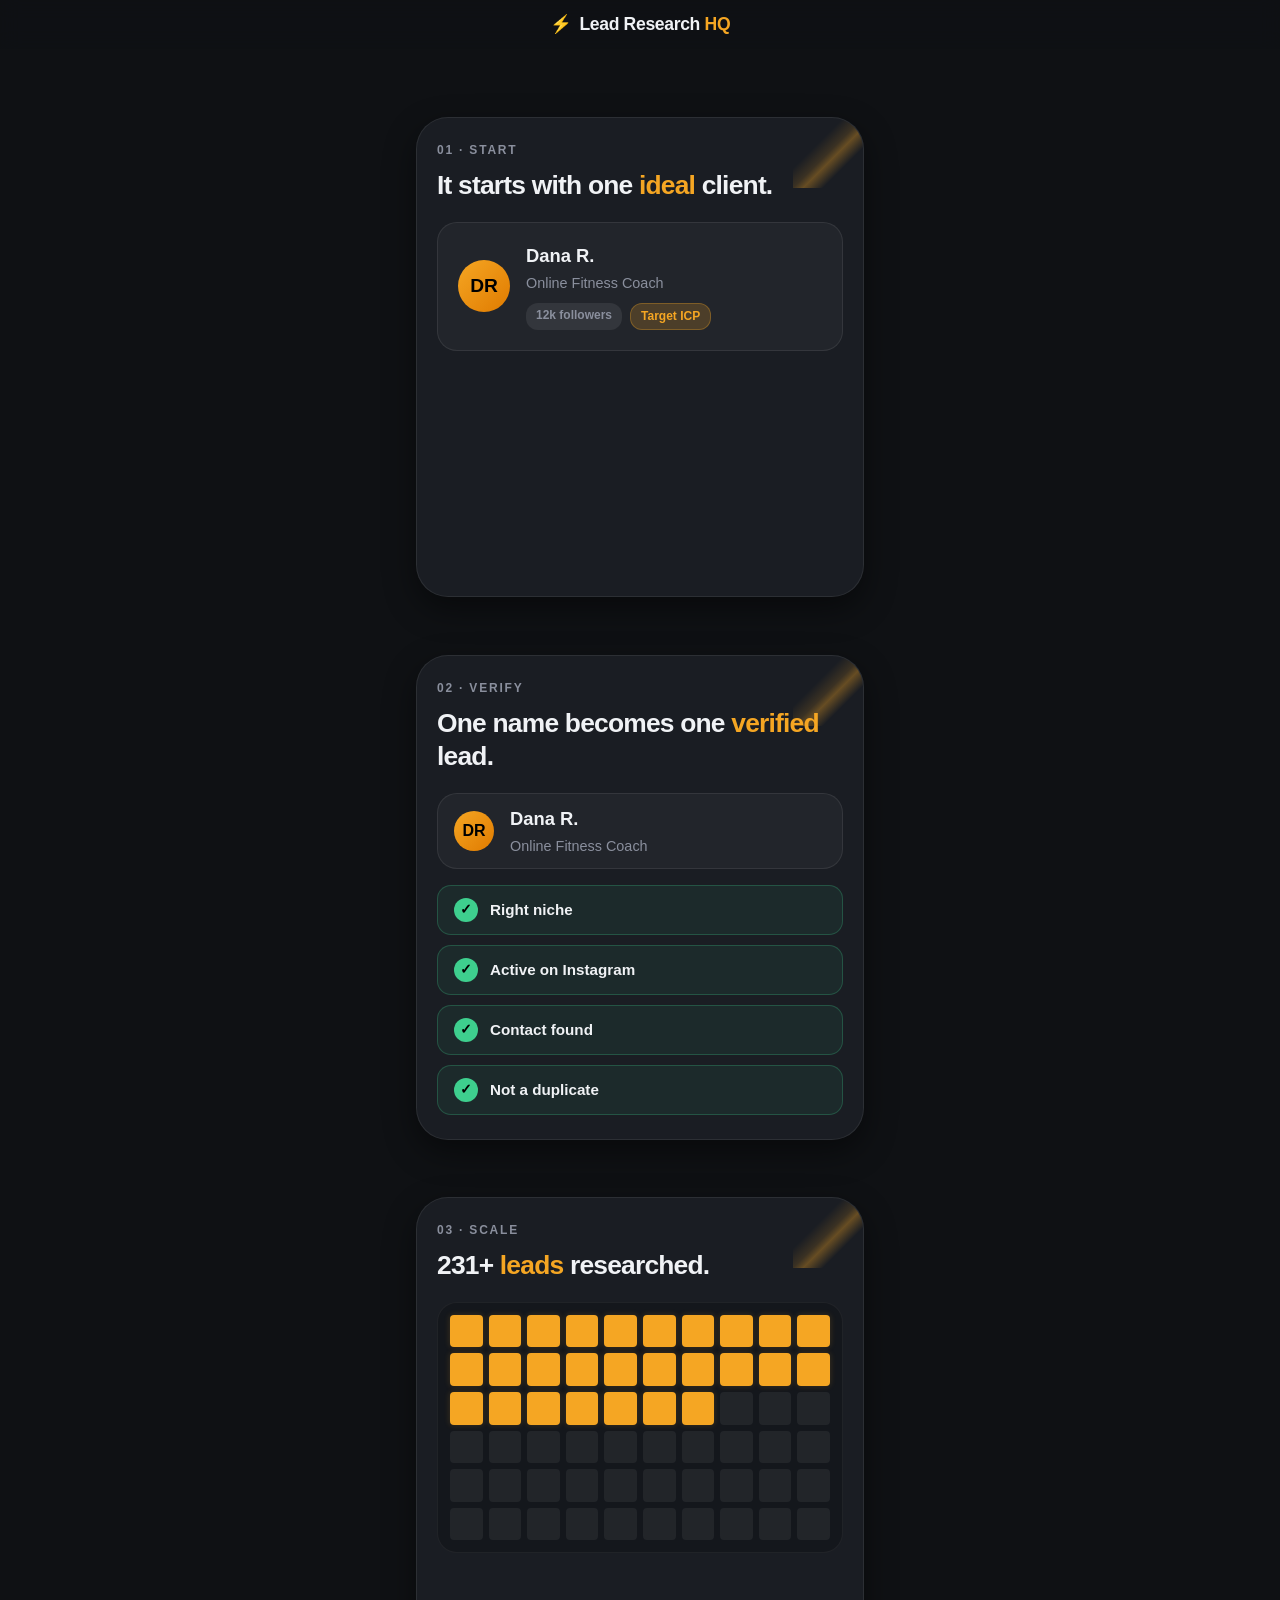
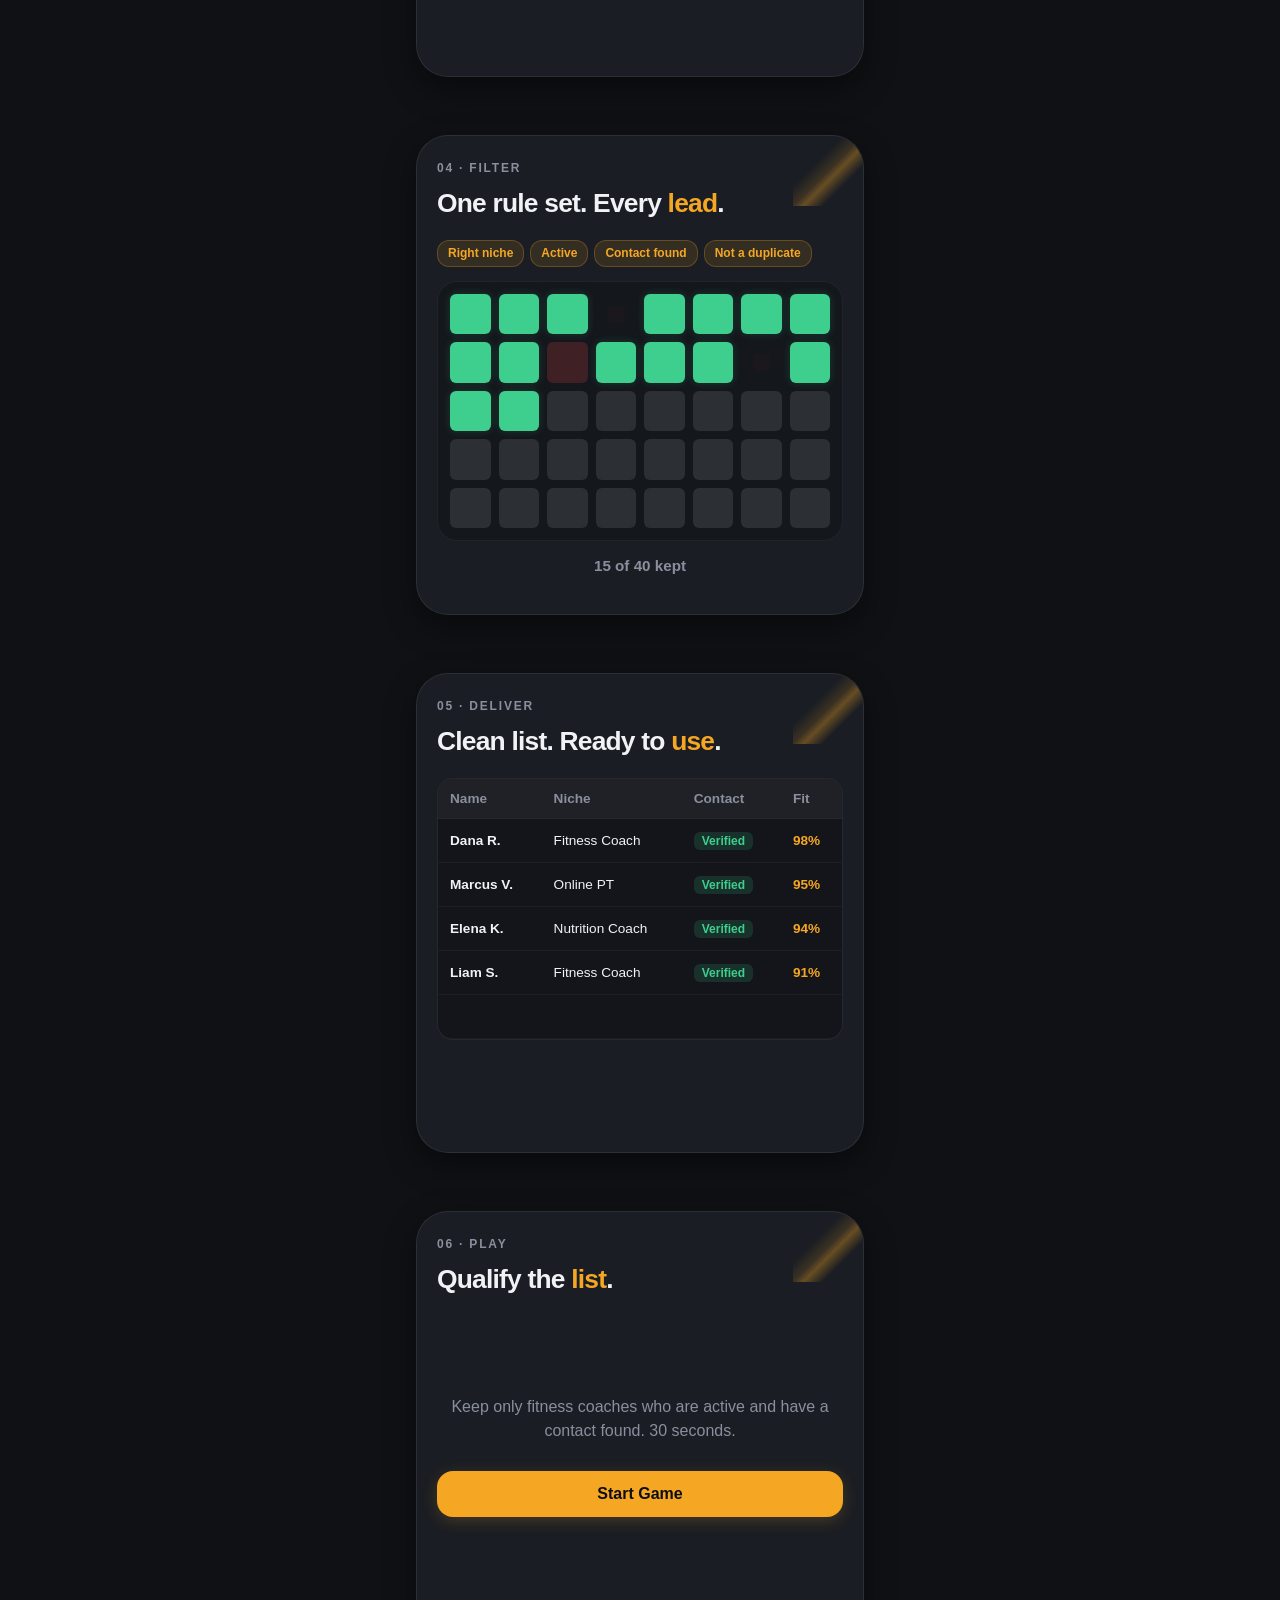
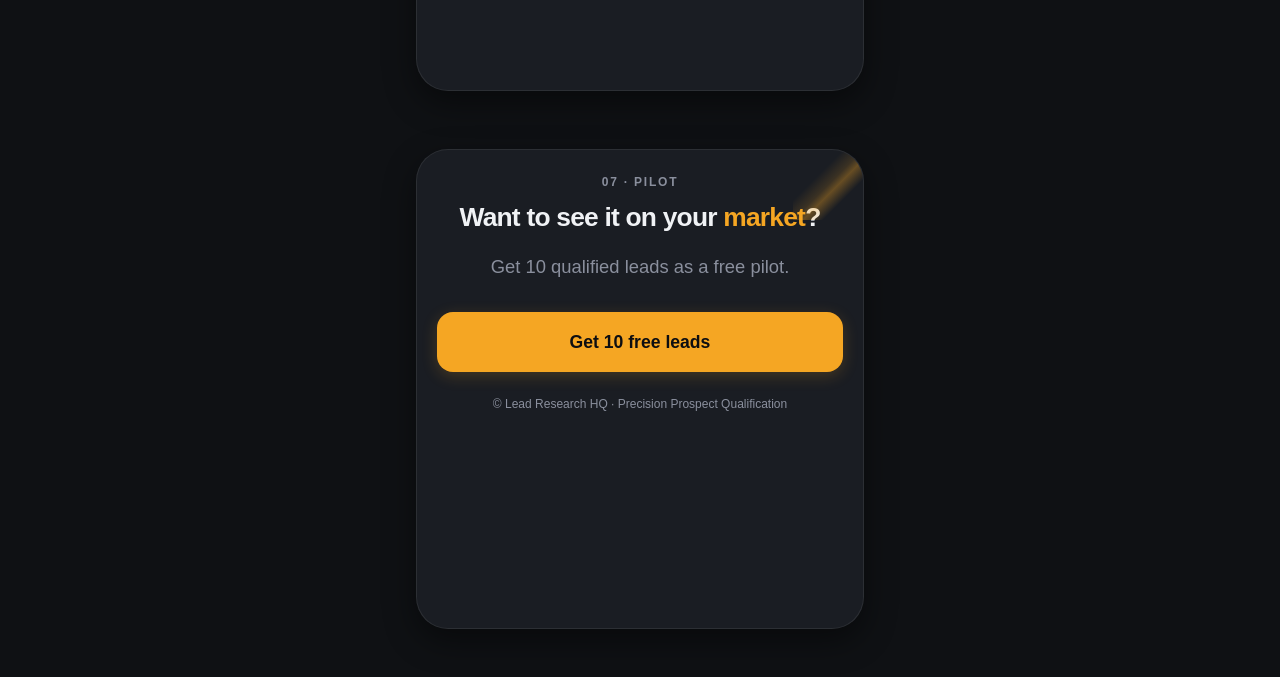
==== index.html @ 46da215a "Build mobile-first single-page scroll website for Lead Research HQ Co-authored-by: jacknelson288-sta" ====
<!DOCTYPE html>
<html lang="en">
<head>
  <meta charset="UTF-8">
  <meta name="viewport" content="width=device-width, initial-scale=1.0, viewport-fit=cover">
  <title>Lead Research HQ — Precision Lead Research & Qualification</title>
  <link rel="stylesheet" href="styles.css">
</head>
<body>
  <header class="top-nav">
    <div class="logo">
      <span class="logo-icon">⚡</span>
      <span class="logo-text">Lead Research <span>HQ</span></span>
    </div>
  </header>

  <main class="stack-container">
    <!-- Step 1: Start -->
    <section class="card-step" id="step-1" style="--card-index: 0;">
      <div class="card-content">
        <div class="card-stripe"></div>
        <div class="card-label">01 · START</div>
        <h2 class="card-title">It starts with one <span class="amber">ideal</span> client.</h2>

        <div class="profile-card">
          <div class="profile-avatar">DR</div>
          <div class="profile-info">
            <div class="profile-name">Dana R.</div>
            <div class="profile-role">Online Fitness Coach</div>
            <div class="profile-meta">
              <span class="badge">12k followers</span>
              <span class="badge badge-accent">Target ICP</span>
            </div>
          </div>
        </div>
      </div>
    </section>

    <!-- Step 2: Verify -->
    <section class="card-step" id="step-2" style="--card-index: 1;">
      <div class="card-content">
        <div class="card-stripe"></div>
        <div class="card-label">02 · VERIFY</div>
        <h2 class="card-title">One name becomes one <span class="amber">verified</span> lead.</h2>

        <div class="verify-box">
          <div class="profile-card profile-card-mini">
            <div class="profile-avatar">DR</div>
            <div class="profile-info">
              <div class="profile-name">Dana R.</div>
              <div class="profile-role">Online Fitness Coach</div>
            </div>
          </div>

          <ul class="verify-checklist">
            <li class="check-item" data-check="0">
              <span class="check-icon">✓</span>
              <span class="check-text">Right niche</span>
            </li>
            <li class="check-item" data-check="1">
              <span class="check-icon">✓</span>
              <span class="check-text">Active on Instagram</span>
            </li>
            <li class="check-item" data-check="2">
              <span class="check-icon">✓</span>
              <span class="check-text">Contact found</span>
            </li>
            <li class="check-item" data-check="3">
              <span class="check-icon">✓</span>
              <span class="check-text">Not a duplicate</span>
            </li>
          </ul>
        </div>
      </div>
    </section>

    <!-- Step 3: Scale -->
    <section class="card-step" id="step-3" style="--card-index: 2;">
      <div class="card-content">
        <div class="card-stripe"></div>
        <div class="card-label">03 · SCALE</div>
        <h2 class="card-title"><span id="scale-count">0</span>+ <span class="amber">leads</span> researched.</h2>

        <div class="scale-visual">
          <div class="scale-grid" id="scale-grid">
            <!-- 60 squares generated by JS or static -->
          </div>
        </div>
      </div>
    </section>

    <!-- Step 4: Filter -->
    <section class="card-step" id="step-4" style="--card-index: 3;">
      <div class="card-content">
        <div class="card-stripe"></div>
        <div class="card-label">04 · FILTER</div>
        <h2 class="card-title">One rule set. Every <span class="amber">lead</span>.</h2>

        <div class="filter-wrapper">
          <div class="filter-chips">
            <span class="chip">Right niche</span>
            <span class="chip">Active</span>
            <span class="chip">Contact found</span>
            <span class="chip">Not a duplicate</span>
          </div>

          <div class="filter-grid" id="filter-grid">
            <!-- 40 squares generated by JS -->
          </div>

          <div class="filter-counter" id="filter-counter">0 of 40 kept</div>
        </div>
      </div>
    </section>

    <!-- Step 5: Deliver -->
    <section class="card-step" id="step-5" style="--card-index: 4;">
      <div class="card-content">
        <div class="card-stripe"></div>
        <div class="card-label">05 · DELIVER</div>
        <h2 class="card-title">Clean list. Ready to <span class="amber">use</span>.</h2>

        <div class="sheet-container">
          <table class="sheet-table">
            <thead>
              <tr>
                <th>Name</th>
                <th>Niche</th>
                <th>Contact</th>
                <th>Fit</th>
              </tr>
            </thead>
            <tbody id="sheet-tbody">
              <tr class="sheet-row">
                <td class="font-bold">Dana R.</td>
                <td>Fitness Coach</td>
                <td><span class="tag tag-green">Verified</span></td>
                <td class="fit-val">98%</td>
              </tr>
              <tr class="sheet-row">
                <td class="font-bold">Marcus V.</td>
                <td>Online PT</td>
                <td><span class="tag tag-green">Verified</span></td>
                <td class="fit-val">95%</td>
              </tr>
              <tr class="sheet-row">
                <td class="font-bold">Elena K.</td>
                <td>Nutrition Coach</td>
                <td><span class="tag tag-green">Verified</span></td>
                <td class="fit-val">94%</td>
              </tr>
              <tr class="sheet-row">
                <td class="font-bold">Liam S.</td>
                <td>Fitness Coach</td>
                <td><span class="tag tag-green">Verified</span></td>
                <td class="fit-val">91%</td>
              </tr>
              <tr class="sheet-row">
                <td class="font-bold">Sofia B.</td>
                <td>Online PT</td>
                <td><span class="tag tag-green">Verified</span></td>
                <td class="fit-val">89%</td>
              </tr>
            </tbody>
          </table>
        </div>
      </div>
    </section>

    <!-- Step 6: Mini Game -->
    <section class="card-step" id="step-6" style="--card-index: 5;">
      <div class="card-content">
        <div class="card-stripe"></div>
        <div class="card-label">06 · PLAY</div>
        <h2 class="card-title">Qualify the <span class="amber">list</span>.</h2>

        <div class="game-container" id="game-container">
          <!-- Game Start View -->
          <div class="game-screen" id="game-start-screen">
            <p class="game-desc">Keep only fitness coaches who are active and have a contact found. 30 seconds.</p>
            <button type="button" class="btn btn-amber" id="start-game-btn">Start Game</button>
          </div>

          <!-- Active Game View -->
          <div class="game-screen hidden" id="game-play-screen">
            <div class="game-header">
              <div class="game-stat">Score: <span id="game-score">0</span></div>
              <div class="game-stat">Time: <span id="game-timer">30</span>s</div>
            </div>

            <div class="game-card" id="lead-card">
              <div class="game-lead-name" id="lead-name">---</div>
              <div class="game-lead-row">
                <span class="game-label">Niche:</span>
                <span class="game-val" id="lead-niche">---</span>
              </div>
              <div class="game-lead-row">
                <span class="game-label">Contact:</span>
                <span class="game-val" id="lead-contact">---</span>
              </div>
              <div class="game-lead-row">
                <span class="game-label">Last post:</span>
                <span class="game-val" id="lead-post">---</span>
              </div>
            </div>

            <div class="game-controls">
              <button type="button" class="btn btn-skip" id="btn-skip">Skip</button>
              <button type="button" class="btn btn-keep" id="btn-keep">Keep</button>
            </div>
          </div>

          <!-- Game Over View -->
          <div class="game-screen hidden" id="game-over-screen">
            <h3>Time's up!</h3>
            <p class="game-final-score">Final Score: <span id="final-score">0</span></p>
            <p class="game-feedback" id="game-feedback-text"></p>
            <button type="button" class="btn btn-amber" id="restart-game-btn">Play again</button>
          </div>
        </div>
      </div>
    </section>

    <!-- Step 7: CTA -->
    <section class="card-step" id="step-7" style="--card-index: 6;">
      <div class="card-content card-content-cta">
        <div class="card-stripe"></div>
        <div class="card-label">07 · PILOT</div>
        <h2 class="card-title">Want to see it on your <span class="amber">market</span>?</h2>
        <p class="cta-subtitle">Get 10 qualified leads as a free pilot.</p>

        <div class="cta-actions">
          <a href="mailto:hello@leadresearchhq.com?subject=Free%2010%20Leads%20Pilot" class="btn btn-amber btn-large">Get 10 free leads</a>
        </div>
        <footer class="footer-note">
          © Lead Research HQ · Precision Prospect Qualification
        </footer>
      </div>
    </section>
  </main>

  <script src="script.js"></script>
</body>
</html>
---- styles.css ----
/* Lead Research HQ - Mobile-first Sticky Stack Cards CSS */

:root {
  --bg-color: #0f1114;
  --card-bg: #1a1d23;
  --card-border: rgba(255, 255, 255, 0.08);
  --text-main: #f0f2f5;
  --text-muted: #8a8f9d;
  --amber: #f5a623;
  --amber-glow: rgba(245, 166, 35, 0.2);
  --green: #3ecf8e;
  --green-glow: rgba(62, 207, 142, 0.2);
  --red: #e5484d;
  --red-glow: rgba(229, 72, 77, 0.2);
  --card-radius: 32px;
  --font-system: -apple-system, BlinkMacSystemFont, "SF Pro Display", "SF Pro Text", "Segoe UI", Roboto, Helvetica, Arial, sans-serif;
}

* {
  box-sizing: border-box;
  margin: 0;
  padding: 0;
  -webkit-tap-highlight-color: transparent;
}

html, body {
  background-color: var(--bg-color);
  color: var(--text-main);
  font-family: var(--font-system);
  line-height: 1.4;
  width: 100%;
  min-height: 100vh;
  padding: 0;
  margin: 0;
  scroll-behavior: smooth;
  /* NO overflow: hidden here or on parent containers */
}

body {
  padding-bottom: calc(100px + env(safe-area-inset-bottom, 0px));
}

/* Header */
.top-nav {
  position: relative;
  top: 0;
  left: 0;
  right: 0;
  padding: calc(12px + env(safe-area-inset-top, 0px)) 20px 12px 20px;
  display: flex;
  align-items: center;
  justify-content: center;
  z-index: 100;
  background: rgba(15, 17, 20, 0.85);
  backdrop-filter: blur(10px);
  -webkit-backdrop-filter: blur(10px);
}

.logo {
  display: flex;
  align-items: center;
  gap: 8px;
  font-weight: 700;
  font-size: 1.1rem;
  letter-spacing: -0.02em;
}

.logo-text span {
  color: var(--amber);
}

/* Stack Container */
.stack-container {
  display: flex;
  flex-direction: column;
  gap: 24px;
  padding: 12px 16px 40px 16px;
  max-width: 480px;
  margin: 0 auto;
  /* Crucial: DO NOT put overflow: hidden here */
}

/* Sticky Card Step */
.card-step {
  position: sticky;
  /* Stacks near top with 10px incremental offset for each card */
  top: calc(env(safe-area-inset-top, 0px) + 56px + (var(--card-index) * 10px));
  background-color: var(--card-bg);
  border: 1px solid var(--card-border);
  border-radius: var(--card-radius);
  box-shadow: 0 12px 32px rgba(0, 0, 0, 0.45);
  /* Fits nicely inside one iPhone screen height */
  min-height: 480px;
  max-height: calc(100vh - 80px);
  display: flex;
  flex-direction: column;
  justify-content: space-between;
  position: relative;
  overflow: hidden; /* Local card overflow hidden for diagonal stripe */
  margin-bottom: 24px;
  transition: transform 0.3s ease, border-color 0.3s ease, box-shadow 0.3s ease;
  will-change: transform, opacity;
}

/* Faint Amber Diagonal Stripe in Top Right Corner */
.card-stripe {
  position: absolute;
  top: -30px;
  right: -30px;
  width: 100px;
  height: 100px;
  background: linear-gradient(135deg, transparent 40%, rgba(245, 166, 35, 0.15) 50%, rgba(245, 166, 35, 0.35) 55%, transparent 65%);
  pointer-events: none;
  z-index: 1;
}

/* Card Inner Content */
.card-content {
  padding: 24px 20px;
  display: flex;
  flex-direction: column;
  height: 100%;
  z-index: 2;
  position: relative;
}

.card-label {
  font-size: 0.75rem;
  font-weight: 600;
  letter-spacing: 0.15em;
  color: var(--text-muted);
  text-transform: uppercase;
  margin-bottom: 10px;
}

.card-title {
  font-size: 1.65rem;
  font-weight: 800;
  line-height: 1.25;
  letter-spacing: -0.03em;
  color: var(--text-main);
  margin-bottom: 20px;
}

.card-title .amber {
  color: var(--amber);
}

/* Buttons */
.btn {
  display: inline-flex;
  align-items: center;
  justify-content: center;
  padding: 14px 24px;
  font-size: 1rem;
  font-weight: 700;
  border-radius: 16px;
  border: none;
  cursor: pointer;
  transition: all 0.2s ease;
  text-decoration: none;
  user-select: none;
  touch-action: manipulation;
}

.btn-amber {
  background-color: var(--amber);
  color: #0d0e11;
  box-shadow: 0 4px 16px var(--amber-glow);
}

.btn-amber:active {
  transform: scale(0.97);
  background-color: #e0951d;
}

.btn-large {
  width: 100%;
  padding: 18px 24px;
  font-size: 1.1rem;
}

.btn-skip {
  background-color: rgba(229, 72, 77, 0.15);
  color: var(--red);
  border: 1px solid rgba(229, 72, 77, 0.3);
  flex: 1;
}

.btn-skip:active {
  background-color: rgba(229, 72, 77, 0.3);
}

.btn-keep {
  background-color: rgba(62, 207, 142, 0.15);
  color: var(--green);
  border: 1px solid rgba(62, 207, 142, 0.3);
  flex: 1;
}

.btn-keep:active {
  background-color: rgba(62, 207, 142, 0.3);
}

/* Step 1: Start (Profile Card) */
.profile-card {
  background: rgba(255, 255, 255, 0.04);
  border: 1px solid rgba(255, 255, 255, 0.08);
  border-radius: 20px;
  padding: 20px;
  display: flex;
  align-items: center;
  gap: 16px;
  margin-top: auto;
  margin-bottom: auto;
}

.profile-avatar {
  width: 52px;
  height: 52px;
  border-radius: 50%;
  background: linear-gradient(135deg, var(--amber), #e07b00);
  color: #000;
  font-weight: 800;
  font-size: 1.2rem;
  display: flex;
  align-items: center;
  justify-content: center;
  flex-shrink: 0;
}

.profile-info {
  display: flex;
  flex-direction: column;
  gap: 4px;
}

.profile-name {
  font-size: 1.15rem;
  font-weight: 700;
  color: var(--text-main);
}

.profile-role {
  font-size: 0.9rem;
  color: var(--text-muted);
}

.profile-meta {
  display: flex;
  gap: 8px;
  margin-top: 6px;
  flex-wrap: wrap;
}

.badge {
  font-size: 0.75rem;
  padding: 4px 10px;
  border-radius: 12px;
  background: rgba(255, 255, 255, 0.08);
  color: var(--text-muted);
  font-weight: 600;
}

.badge-accent {
  background: var(--amber-glow);
  color: var(--amber);
  border: 1px solid rgba(245, 166, 35, 0.3);
}

/* Step 2: Verify Checklist */
.verify-box {
  display: flex;
  flex-direction: column;
  gap: 16px;
  margin-top: auto;
  margin-bottom: auto;
}

.profile-card-mini {
  padding: 12px 16px;
}

.profile-card-mini .profile-avatar {
  width: 40px;
  height: 40px;
  font-size: 1rem;
}

.verify-checklist {
  list-style: none;
  display: flex;
  flex-direction: column;
  gap: 10px;
}

.check-item {
  display: flex;
  align-items: center;
  gap: 12px;
  padding: 12px 16px;
  background: rgba(255, 255, 255, 0.03);
  border: 1px solid rgba(255, 255, 255, 0.05);
  border-radius: 14px;
  font-size: 0.95rem;
  font-weight: 600;
  opacity: 0.3;
  transform: translateX(-10px);
  transition: all 0.4s cubic-bezier(0.175, 0.885, 0.32, 1.275);
}

.check-item.active {
  opacity: 1;
  transform: translateX(0);
  background: rgba(62, 207, 142, 0.08);
  border-color: rgba(62, 207, 142, 0.25);
}

.check-icon {
  width: 24px;
  height: 24px;
  border-radius: 50%;
  background: rgba(255, 255, 255, 0.1);
  color: transparent;
  display: flex;
  align-items: center;
  justify-content: center;
  font-size: 0.85rem;
  font-weight: 800;
  transition: all 0.3s ease;
}

.check-item.active .check-icon {
  background: var(--green);
  color: #000;
}

/* Step 3: Scale Visual */
.scale-visual {
  display: flex;
  flex-direction: column;
  align-items: center;
  justify-content: center;
  margin-top: auto;
  margin-bottom: auto;
  width: 100%;
}

.scale-grid {
  display: grid;
  grid-template-columns: repeat(10, 1fr);
  gap: 6px;
  width: 100%;
  padding: 12px;
  background: rgba(0, 0, 0, 0.2);
  border-radius: 20px;
  border: 1px solid rgba(255, 255, 255, 0.05);
}

.scale-square {
  aspect-ratio: 1;
  background: rgba(255, 255, 255, 0.06);
  border-radius: 4px;
  transition: background-color 0.15s ease, transform 0.15s ease;
}

.scale-square.filled {
  background: var(--amber);
  box-shadow: 0 0 6px var(--amber-glow);
}

/* Step 4: Filter Visual */
.filter-wrapper {
  display: flex;
  flex-direction: column;
  gap: 14px;
  margin-top: auto;
  margin-bottom: auto;
}

.filter-chips {
  display: flex;
  flex-wrap: wrap;
  gap: 6px;
}

.chip {
  font-size: 0.75rem;
  font-weight: 600;
  padding: 4px 10px;
  border-radius: 12px;
  background: rgba(245, 166, 35, 0.12);
  color: var(--amber);
  border: 1px solid rgba(245, 166, 35, 0.25);
}

.filter-grid {
  display: grid;
  grid-template-columns: repeat(8, 1fr);
  gap: 8px;
  padding: 12px;
  background: rgba(0, 0, 0, 0.2);
  border-radius: 20px;
  border: 1px solid rgba(255, 255, 255, 0.05);
}

.filter-square {
  aspect-ratio: 1;
  background: rgba(255, 255, 255, 0.1);
  border-radius: 6px;
  transition: all 0.4s ease;
}

.filter-square.kept {
  background: var(--green);
  box-shadow: 0 0 8px var(--green-glow);
  transform: scale(1);
  opacity: 1;
}

.filter-square.removed {
  background: rgba(229, 72, 77, 0.2);
  transform: scale(0.4);
  opacity: 0.15;
}

.filter-counter {
  text-align: center;
  font-size: 0.95rem;
  font-weight: 700;
  color: var(--text-muted);
}

/* Step 5: Deliver Spreadsheet */
.sheet-container {
  overflow-x: auto;
  border-radius: 16px;
  border: 1px solid rgba(255, 255, 255, 0.08);
  background: rgba(0, 0, 0, 0.25);
  margin-top: auto;
  margin-bottom: auto;
}

.sheet-table {
  width: 100%;
  border-collapse: collapse;
  text-align: left;
  font-size: 0.85rem;
}

.sheet-table th {
  background: rgba(255, 255, 255, 0.05);
  color: var(--text-muted);
  font-weight: 600;
  padding: 10px 12px;
  border-bottom: 1px solid rgba(255, 255, 255, 0.08);

}

.sheet-table td {
  padding: 12px;
  border-bottom: 1px solid rgba(255, 255, 255, 0.04);
}

.sheet-row {
  opacity: 0;
  transform: translateY(12px);
  transition: all 0.4s ease;
}

.sheet-row.visible {
  opacity: 1;
  transform: translateY(0);
}

.font-bold {
  font-weight: 700;
}

.tag-green {
  background: rgba(62, 207, 142, 0.15);
  color: var(--green);
  padding: 2px 8px;
  border-radius: 6px;
  font-size: 0.75rem;
  font-weight: 600;
}

.fit-val {
  color: var(--amber);
  font-weight: 700;
}

/* Step 6: Mini Game */
.game-container {
  display: flex;
  flex-direction: column;
  justify-content: center;
  min-height: 280px;
  margin-top: auto;
  margin-bottom: auto;
}

.game-screen {
  display: flex;
  flex-direction: column;
  gap: 16px;
}

.game-screen.hidden {
  display: none !important;
}

.game-desc {
  font-size: 1rem;
  color: var(--text-muted);
  line-height: 1.5;
  text-align: center;
  margin-bottom: 12px;
}

.game-header {
  display: flex;
  justify-content: space-between;
  font-size: 1.1rem;
  font-weight: 700;
  padding: 0 4px;
}

.game-card {
  background: rgba(255, 255, 255, 0.04);
  border: 2px solid rgba(255, 255, 255, 0.1);
  border-radius: 20px;
  padding: 18px;
  display: flex;
  flex-direction: column;
  gap: 10px;
  transition: border-color 0.25s ease, box-shadow 0.25s ease, transform 0.2s ease;
}

.game-card.flash-green {
  border-color: var(--green);
  box-shadow: 0 0 20px var(--green-glow);
  transform: scale(1.02);
}

.game-card.flash-red {
  border-color: var(--red);
  box-shadow: 0 0 20px var(--red-glow);
  transform: scale(0.98);
}

.game-lead-name {
  font-size: 1.2rem;
  font-weight: 800;
  color: var(--amber);
  margin-bottom: 4px;
}

.game-lead-row {
  display: flex;
  justify-content: space-between;
  font-size: 0.9rem;
}

.game-label {
  color: var(--text-muted);
}

.game-val {
  font-weight: 600;
}

.game-controls {
  display: flex;
  gap: 12px;
  margin-top: 8px;
}

.game-final-score {
  font-size: 1.8rem;
  font-weight: 800;
  text-align: center;
  color: var(--amber);
}

.game-feedback {
  text-align: center;
  font-size: 0.95rem;
  color: var(--text-muted);
}

/* Step 7: CTA */
.card-content-cta {
  text-align: center;
  justify-content: space-between;
}

.cta-subtitle {
  font-size: 1.15rem;
  color: var(--text-muted);
  margin-bottom: 32px;
}

.cta-actions {
  margin-top: auto;
  margin-bottom: 24px;
  width: 100%;
}

.footer-note {
  font-size: 0.75rem;
  color: var(--text-muted);
  margin-top: auto;
}

/* Entrance fade-up animations triggered by IntersectionObserver */
.card-step {
  opacity: 0.4;
  transform: translateY(30px);
  transition: opacity 0.6s ease, transform 0.6s ease;
}

.card-step.in-view {
  opacity: 1;
  transform: translateY(0);
}

/* Prefers Reduced Motion */
@media (prefers-reduced-motion: reduce) {
  .card-step,
  .check-item,
  .sheet-row,
  .filter-square,
  .scale-square,
  .btn {
    transition: none !important;
    animation: none !important;
    transform: none !important;
    opacity: 1 !important;
  }
}
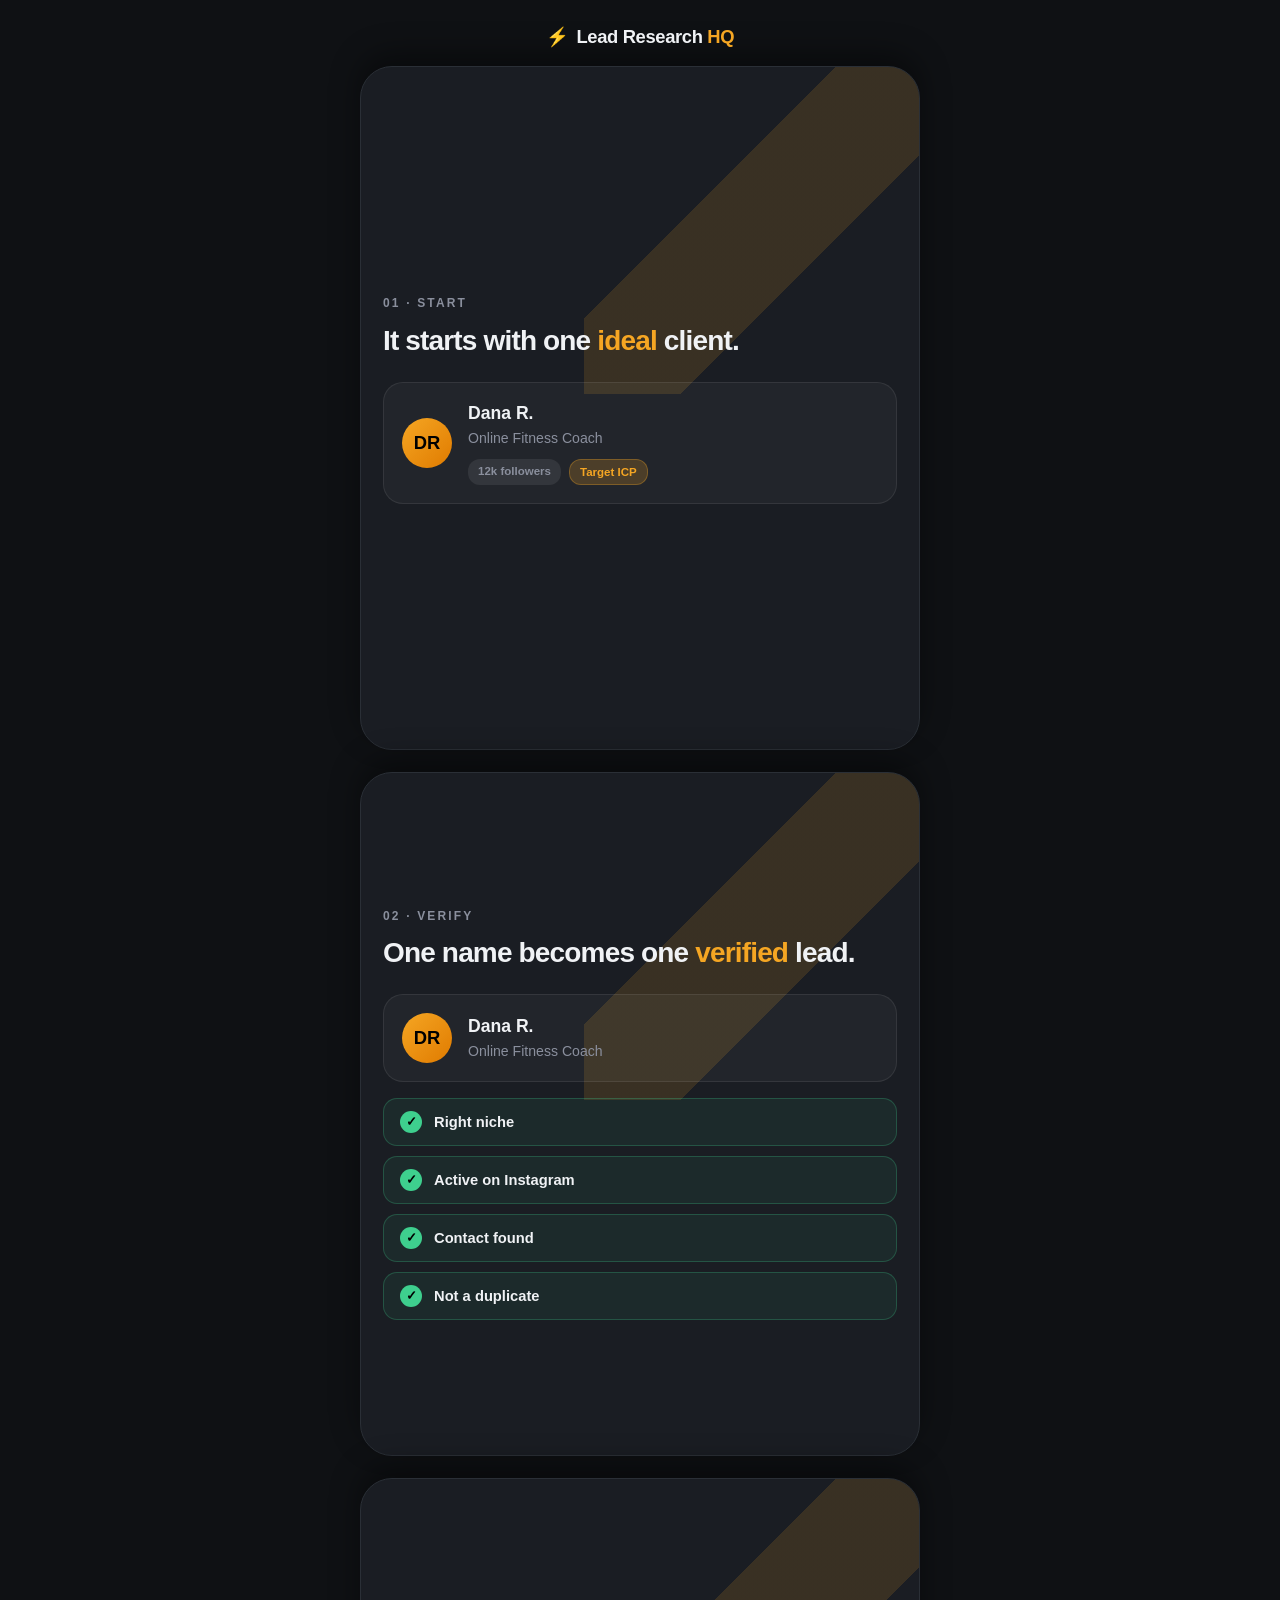
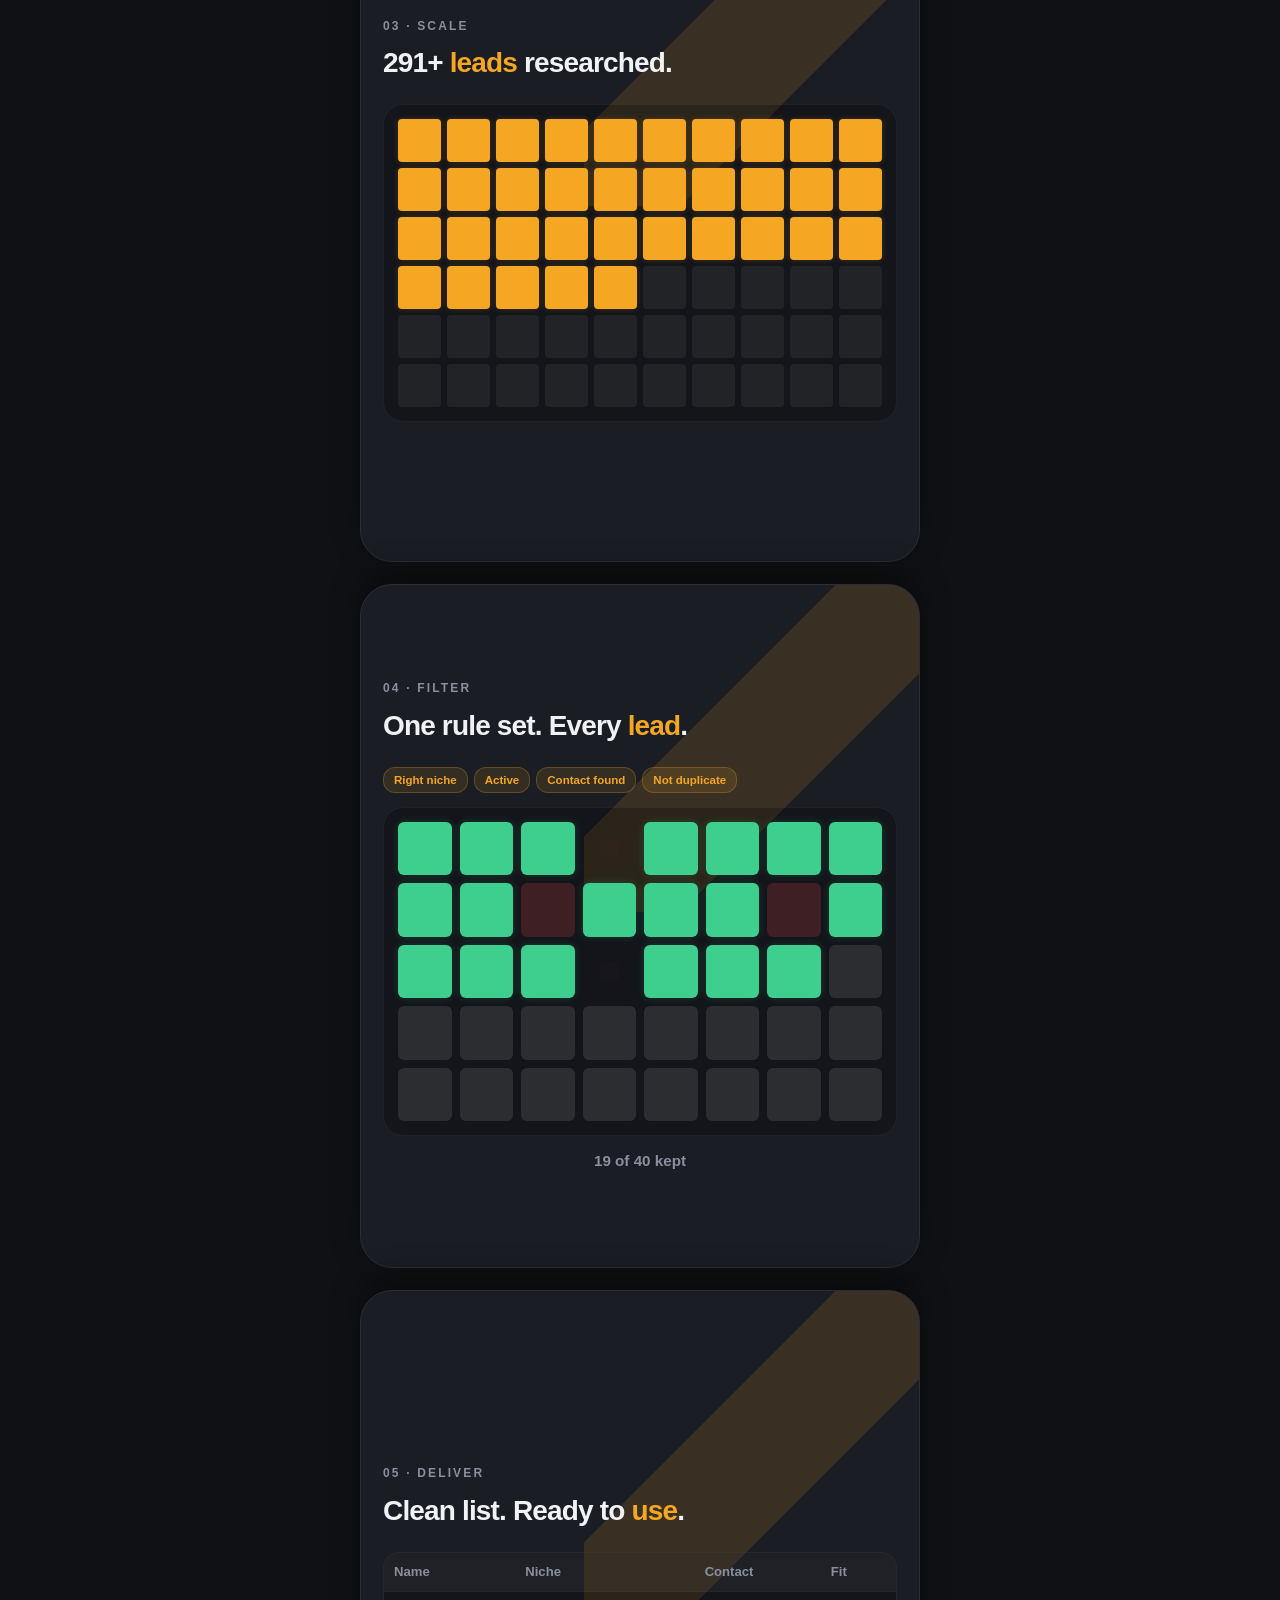
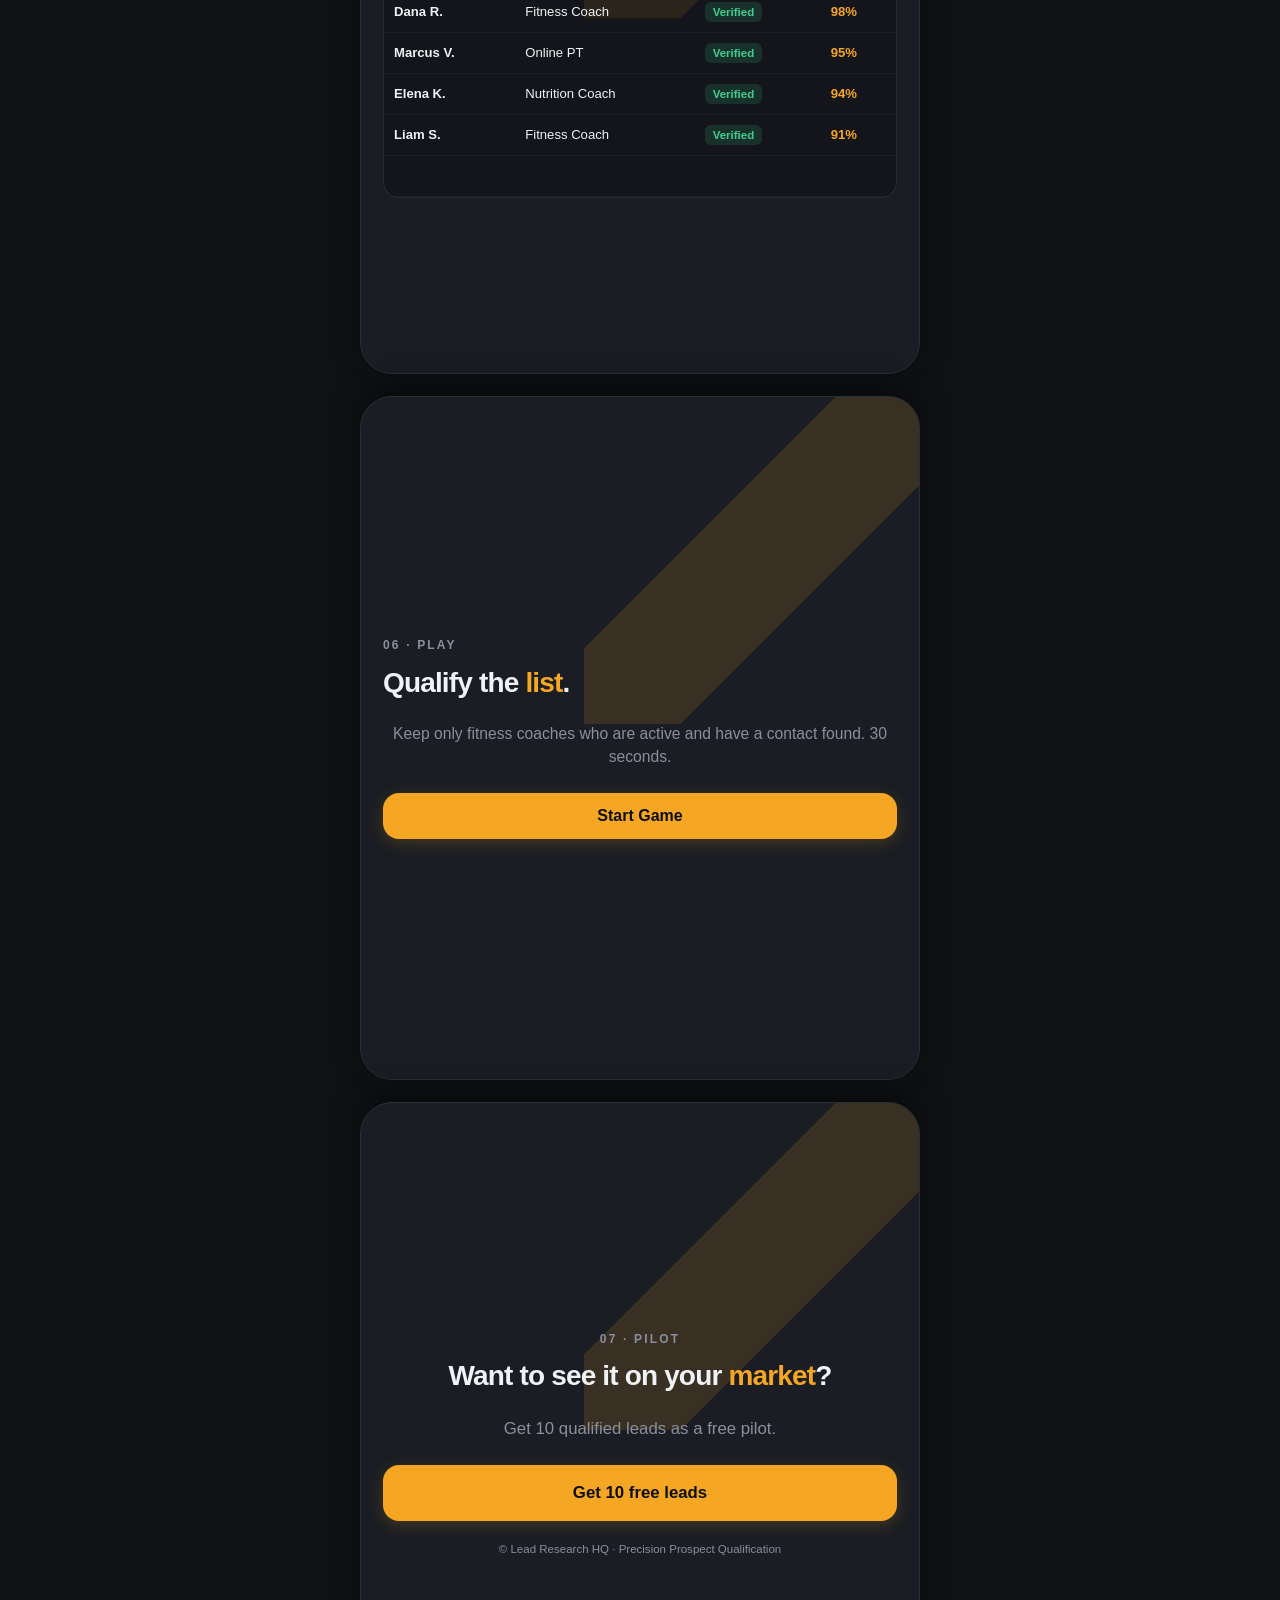
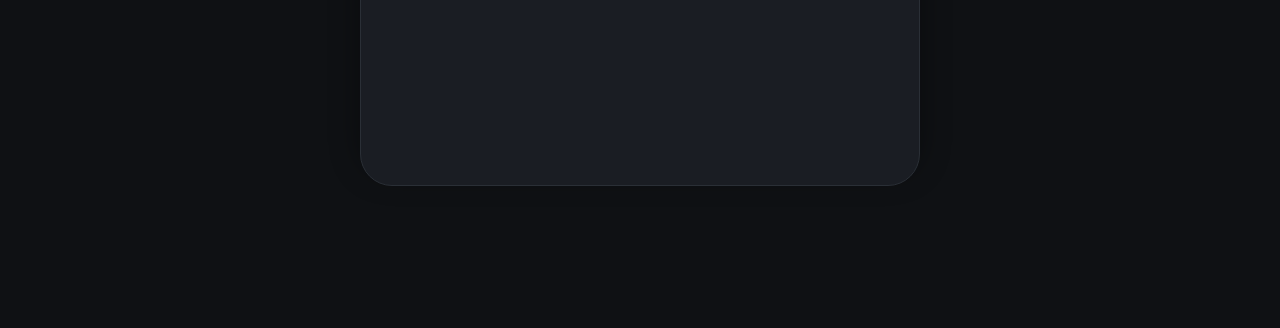
==== commit 3212384e: "Update landing page with stack cards and add outreach page Co-authored-by: jacknelson288-star <33645" ====
--- a/index.html
+++ b/index.html
@@ -16,221 +16,200 @@
 
   <main class="stack-container">
     <!-- Step 1: Start -->
-    <section class="card-step" id="step-1" style="--card-index: 0;">
-      <div class="card-content">
-        <div class="card-stripe"></div>
-        <div class="card-label">01 · START</div>
-        <h2 class="card-title">It starts with one <span class="amber">ideal</span> client.</h2>
-
-        <div class="profile-card">
-          <div class="profile-avatar">DR</div>
-          <div class="profile-info">
-            <div class="profile-name">Dana R.</div>
-            <div class="profile-role">Online Fitness Coach</div>
-            <div class="profile-meta">
-              <span class="badge">12k followers</span>
-              <span class="badge badge-accent">Target ICP</span>
+    <section class="card" id="step-1">
+      <div class="card-label">01 · START</div>
+      <h2 class="card-title">It starts with one <span class="amber">ideal</span> client.</h2>
+
+      <div class="profile-card">
+        <div class="profile-avatar">DR</div>
+        <div class="profile-info">
+          <div class="profile-name">Dana R.</div>
+          <div class="profile-role">Online Fitness Coach</div>
+          <div class="profile-meta">
+            <span class="badge">12k followers</span>
+            <span class="badge badge-accent">Target ICP</span>
+          </div>
+        </div>
+      </div>
+    </section>
+
+    <!-- Step 2: Verify -->
+    <section class="card" id="step-2">
+      <div class="card-label">02 · VERIFY</div>
+      <h2 class="card-title">One name becomes one <span class="amber">verified</span> lead.</h2>
+
+      <div class="profile-card profile-card-mini">
+        <div class="profile-avatar">DR</div>
+        <div class="profile-info">
+          <div class="profile-name">Dana R.</div>
+          <div class="profile-role">Online Fitness Coach</div>
+        </div>
+      </div>
+
+      <ul class="verify-checklist">
+        <li class="check-item" data-check="0">
+          <span class="check-icon">✓</span>
+          <span class="check-text">Right niche</span>
+        </li>
+        <li class="check-item" data-check="1">
+          <span class="check-icon">✓</span>
+          <span class="check-text">Active on Instagram</span>
+        </li>
+        <li class="check-item" data-check="2">
+          <span class="check-icon">✓</span>
+          <span class="check-text">Contact found</span>
+        </li>
+        <li class="check-item" data-check="3">
+          <span class="check-icon">✓</span>
+          <span class="check-text">Not a duplicate</span>
+        </li>
+      </ul>
+    </section>
+
+    <!-- Step 3: Scale -->
+    <section class="card" id="step-3">
+      <div class="card-label">03 · SCALE</div>
+      <h2 class="card-title"><span id="scale-count">0</span>+ <span class="amber">leads</span> researched.</h2>
+
+      <div class="scale-wrapper">
+        <div class="scale-grid" id="scale-grid">
+          <!-- 60 squares generated by JS -->
+        </div>
+      </div>
+    </section>
+
+    <!-- Step 4: Filter -->
+    <section class="card" id="step-4">
+      <div class="card-label">04 · FILTER</div>
+      <h2 class="card-title">One rule set. Every <span class="amber">lead</span>.</h2>
+
+      <div class="filter-wrapper">
+        <div class="filter-chips">
+          <span class="chip">Right niche</span>
+          <span class="chip">Active</span>
+          <span class="chip">Contact found</span>
+          <span class="chip">Not duplicate</span>
+        </div>
+
+        <div class="filter-grid" id="filter-grid">
+          <!-- 40 squares generated by JS -->
+        </div>
+
+        <div class="filter-counter" id="filter-counter">0 of 40 kept</div>
+      </div>
+    </section>
+
+    <!-- Step 5: Deliver -->
+    <section class="card" id="step-5">
+      <div class="card-label">05 · DELIVER</div>
+      <h2 class="card-title">Clean list. Ready to <span class="amber">use</span>.</h2>
+
+      <div class="sheet-container">
+        <table class="sheet-table">
+          <thead>
+            <tr>
+              <th>Name</th>
+              <th>Niche</th>
+              <th>Contact</th>
+              <th>Fit</th>
+            </tr>
+          </thead>
+          <tbody id="sheet-tbody">
+            <tr class="sheet-row">
+              <td class="font-bold">Dana R.</td>
+              <td>Fitness Coach</td>
+              <td><span class="tag-green">Verified</span></td>
+              <td class="fit-val">98%</td>
+            </tr>
+            <tr class="sheet-row">
+              <td class="font-bold">Marcus V.</td>
+              <td>Online PT</td>
+              <td><span class="tag-green">Verified</span></td>
+              <td class="fit-val">95%</td>
+            </tr>
+            <tr class="sheet-row">
+              <td class="font-bold">Elena K.</td>
+              <td>Nutrition Coach</td>
+              <td><span class="tag-green">Verified</span></td>
+              <td class="fit-val">94%</td>
+            </tr>
+            <tr class="sheet-row">
+              <td class="font-bold">Liam S.</td>
+              <td>Fitness Coach</td>
+              <td><span class="tag-green">Verified</span></td>
+              <td class="fit-val">91%</td>
+            </tr>
+            <tr class="sheet-row">
+              <td class="font-bold">Sofia B.</td>
+              <td>Online PT</td>
+              <td><span class="tag-green">Verified</span></td>
+              <td class="fit-val">89%</td>
+            </tr>
+          </tbody>
+        </table>
+      </div>
+    </section>
+
+    <!-- Step 6: Mini Game -->
+    <section class="card" id="step-6">
+      <div class="card-label">06 · PLAY</div>
+      <h2 class="card-title">Qualify the <span class="amber">list</span>.</h2>
+
+      <div class="game-container" id="game-container">
+        <!-- Game Start View -->
+        <div class="game-screen" id="game-start-screen">
+          <p class="game-desc">Keep only fitness coaches who are active and have a contact found. 30 seconds.</p>
+          <button type="button" class="btn btn-amber" id="start-game-btn">Start Game</button>
+        </div>
+
+        <!-- Active Game View -->
+        <div class="game-screen hidden" id="game-play-screen">
+          <div class="game-header">
+            <div class="game-stat">Score: <span id="game-score">0</span></div>
+            <div class="game-stat">Time: <span id="game-timer">30</span>s</div>
+          </div>
+
+          <div class="game-card" id="lead-card">
+            <div class="game-lead-name" id="lead-name">---</div>
+            <div class="game-lead-row">
+              <span class="game-label">Niche:</span>
+              <span class="game-val" id="lead-niche">---</span>
             </div>
-          </div>
-        </div>
-      </div>
-    </section>
-
-    <!-- Step 2: Verify -->
-    <section class="card-step" id="step-2" style="--card-index: 1;">
-      <div class="card-content">
-        <div class="card-stripe"></div>
-        <div class="card-label">02 · VERIFY</div>
-        <h2 class="card-title">One name becomes one <span class="amber">verified</span> lead.</h2>
-
-        <div class="verify-box">
-          <div class="profile-card profile-card-mini">
-            <div class="profile-avatar">DR</div>
-            <div class="profile-info">
-              <div class="profile-name">Dana R.</div>
-              <div class="profile-role">Online Fitness Coach</div>
+            <div class="game-lead-row">
+              <span class="game-label">Contact:</span>
+              <span class="game-val" id="lead-contact">---</span>
             </div>
-          </div>
-
-          <ul class="verify-checklist">
-            <li class="check-item" data-check="0">
-              <span class="check-icon">✓</span>
-              <span class="check-text">Right niche</span>
-            </li>
-            <li class="check-item" data-check="1">
-              <span class="check-icon">✓</span>
-              <span class="check-text">Active on Instagram</span>
-            </li>
-            <li class="check-item" data-check="2">
-              <span class="check-icon">✓</span>
-              <span class="check-text">Contact found</span>
-            </li>
-            <li class="check-item" data-check="3">
-              <span class="check-icon">✓</span>
-              <span class="check-text">Not a duplicate</span>
-            </li>
-          </ul>
-        </div>
-      </div>
-    </section>
-
-    <!-- Step 3: Scale -->
-    <section class="card-step" id="step-3" style="--card-index: 2;">
-      <div class="card-content">
-        <div class="card-stripe"></div>
-        <div class="card-label">03 · SCALE</div>
-        <h2 class="card-title"><span id="scale-count">0</span>+ <span class="amber">leads</span> researched.</h2>
-
-        <div class="scale-visual">
-          <div class="scale-grid" id="scale-grid">
-            <!-- 60 squares generated by JS or static -->
-          </div>
-        </div>
-      </div>
-    </section>
-
-    <!-- Step 4: Filter -->
-    <section class="card-step" id="step-4" style="--card-index: 3;">
-      <div class="card-content">
-        <div class="card-stripe"></div>
-        <div class="card-label">04 · FILTER</div>
-        <h2 class="card-title">One rule set. Every <span class="amber">lead</span>.</h2>
-
-        <div class="filter-wrapper">
-          <div class="filter-chips">
-            <span class="chip">Right niche</span>
-            <span class="chip">Active</span>
-            <span class="chip">Contact found</span>
-            <span class="chip">Not a duplicate</span>
-          </div>
-
-          <div class="filter-grid" id="filter-grid">
-            <!-- 40 squares generated by JS -->
-          </div>
-
-          <div class="filter-counter" id="filter-counter">0 of 40 kept</div>
-        </div>
-      </div>
-    </section>
-
-    <!-- Step 5: Deliver -->
-    <section class="card-step" id="step-5" style="--card-index: 4;">
-      <div class="card-content">
-        <div class="card-stripe"></div>
-        <div class="card-label">05 · DELIVER</div>
-        <h2 class="card-title">Clean list. Ready to <span class="amber">use</span>.</h2>
-
-        <div class="sheet-container">
-          <table class="sheet-table">
-            <thead>
-              <tr>
-                <th>Name</th>
-                <th>Niche</th>
-                <th>Contact</th>
-                <th>Fit</th>
-              </tr>
-            </thead>
-            <tbody id="sheet-tbody">
-              <tr class="sheet-row">
-                <td class="font-bold">Dana R.</td>
-                <td>Fitness Coach</td>
-                <td><span class="tag tag-green">Verified</span></td>
-                <td class="fit-val">98%</td>
-              </tr>
-              <tr class="sheet-row">
-                <td class="font-bold">Marcus V.</td>
-                <td>Online PT</td>
-                <td><span class="tag tag-green">Verified</span></td>
-                <td class="fit-val">95%</td>
-              </tr>
-              <tr class="sheet-row">
-                <td class="font-bold">Elena K.</td>
-                <td>Nutrition Coach</td>
-                <td><span class="tag tag-green">Verified</span></td>
-                <td class="fit-val">94%</td>
-              </tr>
-              <tr class="sheet-row">
-                <td class="font-bold">Liam S.</td>
-                <td>Fitness Coach</td>
-                <td><span class="tag tag-green">Verified</span></td>
-                <td class="fit-val">91%</td>
-              </tr>
-              <tr class="sheet-row">
-                <td class="font-bold">Sofia B.</td>
-                <td>Online PT</td>
-                <td><span class="tag tag-green">Verified</span></td>
-                <td class="fit-val">89%</td>
-              </tr>
-            </tbody>
-          </table>
-        </div>
-      </div>
-    </section>
-
-    <!-- Step 6: Mini Game -->
-    <section class="card-step" id="step-6" style="--card-index: 5;">
-      <div class="card-content">
-        <div class="card-stripe"></div>
-        <div class="card-label">06 · PLAY</div>
-        <h2 class="card-title">Qualify the <span class="amber">list</span>.</h2>
-
-        <div class="game-container" id="game-container">
-          <!-- Game Start View -->
-          <div class="game-screen" id="game-start-screen">
-            <p class="game-desc">Keep only fitness coaches who are active and have a contact found. 30 seconds.</p>
-            <button type="button" class="btn btn-amber" id="start-game-btn">Start Game</button>
-          </div>
-
-          <!-- Active Game View -->
-          <div class="game-screen hidden" id="game-play-screen">
-            <div class="game-header">
-              <div class="game-stat">Score: <span id="game-score">0</span></div>
-              <div class="game-stat">Time: <span id="game-timer">30</span>s</div>
+            <div class="game-lead-row">
+              <span class="game-label">Last post:</span>
+              <span class="game-val" id="lead-post">---</span>
             </div>
-
-            <div class="game-card" id="lead-card">
-              <div class="game-lead-name" id="lead-name">---</div>
-              <div class="game-lead-row">
-                <span class="game-label">Niche:</span>
-                <span class="game-val" id="lead-niche">---</span>
-              </div>
-              <div class="game-lead-row">
-                <span class="game-label">Contact:</span>
-                <span class="game-val" id="lead-contact">---</span>
-              </div>
-              <div class="game-lead-row">
-                <span class="game-label">Last post:</span>
-                <span class="game-val" id="lead-post">---</span>
-              </div>
-            </div>
-
-            <div class="game-controls">
-              <button type="button" class="btn btn-skip" id="btn-skip">Skip</button>
-              <button type="button" class="btn btn-keep" id="btn-keep">Keep</button>
-            </div>
-          </div>
-
-          <!-- Game Over View -->
-          <div class="game-screen hidden" id="game-over-screen">
-            <h3>Time's up!</h3>
-            <p class="game-final-score">Final Score: <span id="final-score">0</span></p>
-            <p class="game-feedback" id="game-feedback-text"></p>
-            <button type="button" class="btn btn-amber" id="restart-game-btn">Play again</button>
-          </div>
+          </div>
+
+          <div class="game-controls">
+            <button type="button" class="btn btn-skip" id="btn-skip">Skip</button>
+            <button type="button" class="btn btn-keep" id="btn-keep">Keep</button>
+          </div>
+        </div>
+
+        <!-- Game Over View -->
+        <div class="game-screen hidden" id="game-over-screen">
+          <h3 style="text-align: center; font-size: 1.3rem;">Time's up!</h3>
+          <p class="game-final-score">Final Score: <span id="final-score">0</span></p>
+          <p class="game-feedback" id="game-feedback-text"></p>
+          <button type="button" class="btn btn-amber" id="restart-game-btn">Play again</button>
         </div>
       </div>
     </section>
 
     <!-- Step 7: CTA -->
-    <section class="card-step" id="step-7" style="--card-index: 6;">
-      <div class="card-content card-content-cta">
-        <div class="card-stripe"></div>
+    <section class="card" id="step-7">
+      <div class="card-content-cta">
         <div class="card-label">07 · PILOT</div>
         <h2 class="card-title">Want to see it on your <span class="amber">market</span>?</h2>
         <p class="cta-subtitle">Get 10 qualified leads as a free pilot.</p>
 
         <div class="cta-actions">
-          <a href="mailto:hello@leadresearchhq.com?subject=Free%2010%20Leads%20Pilot" class="btn btn-amber btn-large">Get 10 free leads</a>
+          <a href="mailto:leadresearchhq@gmail.com?subject=Free%20pilot%20-%2010%20qualified%20leads" class="btn btn-amber btn-large">Get 10 free leads</a>
         </div>
         <footer class="footer-note">
           © Lead Research HQ · Precision Prospect Qualification
--- a/styles.css
+++ b/styles.css
@@ -3,7 +3,7 @@
 :root {
   --bg-color: #0f1114;
   --card-bg: #1a1d23;
-  --card-border: rgba(255, 255, 255, 0.08);
+  --card-border: #2a2f36;
   --text-main: #f0f2f5;
   --text-muted: #8a8f9d;
   --amber: #f5a623;
@@ -12,7 +12,6 @@
   --green-glow: rgba(62, 207, 142, 0.2);
   --red: #e5484d;
   --red-glow: rgba(229, 72, 77, 0.2);
-  --card-radius: 32px;
   --font-system: -apple-system, BlinkMacSystemFont, "SF Pro Display", "SF Pro Text", "Segoe UI", Roboto, Helvetica, Arial, sans-serif;
 }
 
@@ -33,11 +32,12 @@
   padding: 0;
   margin: 0;
   scroll-behavior: smooth;
-  /* NO overflow: hidden here or on parent containers */
+  /* Crucial: NO overflow: hidden, overflow: auto or transform on body or main parent */
 }
 
 body {
-  padding-bottom: calc(100px + env(safe-area-inset-bottom, 0px));
+  padding-top: calc(env(safe-area-inset-top, 0px) + 12px);
+  padding-bottom: calc(120px + env(safe-area-inset-bottom, 0px));
 }
 
 /* Header */
@@ -46,14 +46,11 @@
   top: 0;
   left: 0;
   right: 0;
-  padding: calc(12px + env(safe-area-inset-top, 0px)) 20px 12px 20px;
+  padding: 12px 20px 16px 20px;
   display: flex;
   align-items: center;
   justify-content: center;
   z-index: 100;
-  background: rgba(15, 17, 20, 0.85);
-  backdrop-filter: blur(10px);
-  -webkit-backdrop-filter: blur(10px);
 }
 
 .logo {
@@ -61,7 +58,7 @@
   align-items: center;
   gap: 8px;
   font-weight: 700;
-  font-size: 1.1rem;
+  font-size: 1.15rem;
   letter-spacing: -0.02em;
 }
 
@@ -69,81 +66,441 @@
   color: var(--amber);
 }
 
-/* Stack Container */
-.stack-container {
-  display: flex;
-  flex-direction: column;
-  gap: 24px;
-  padding: 12px 16px 40px 16px;
-  max-width: 480px;
-  margin: 0 auto;
-  /* Crucial: DO NOT put overflow: hidden here */
-}
-
-/* Sticky Card Step */
-.card-step {
+/* Main parent container - NO overflow or transform allowed */
+main.stack-container {
+  width: 100%;
+}
+
+/* Stack Card Rules */
+section.card {
   position: sticky;
-  /* Stacks near top with 10px incremental offset for each card */
-  top: calc(env(safe-area-inset-top, 0px) + 56px + (var(--card-index) * 10px));
-  background-color: var(--card-bg);
-  border: 1px solid var(--card-border);
-  border-radius: var(--card-radius);
-  box-shadow: 0 12px 32px rgba(0, 0, 0, 0.45);
-  /* Fits nicely inside one iPhone screen height */
-  min-height: 480px;
-  max-height: calc(100vh - 80px);
-  display: flex;
-  flex-direction: column;
-  justify-content: space-between;
+  top: calc(env(safe-area-inset-top, 0px) + 14px + var(--o, 0) * 10px);
+  min-height: 76vh;
+  width: calc(100% - 24px);
+  max-width: 560px;
+  margin: 0 auto 22px;
+  padding: 32px 22px;
+  border-radius: 32px;
+  background: #1a1d23;
+  border: 1px solid #2a2f36;
+  box-shadow: 0 -12px 30px rgba(0,0,0,.4);
+  display: flex; flex-direction: column; justify-content: center;
+  overflow: hidden; /* allowed on the card itself only */
+}
+
+section.card::before {
+  content: "";
+  position: absolute;
+  top: 0;
+  right: 0;
+  width: 60%;
+  height: 48%;
+  pointer-events: none;
+  background: linear-gradient(135deg, transparent 38%, rgba(245,166,35,.14) 38%, rgba(245,166,35,.14) 64%, transparent 64%);
+}
+
+section.card > * {
   position: relative;
-  overflow: hidden; /* Local card overflow hidden for diagonal stripe */
-  margin-bottom: 24px;
-  transition: transform 0.3s ease, border-color 0.3s ease, box-shadow 0.3s ease;
-  will-change: transform, opacity;
-}
-
-/* Faint Amber Diagonal Stripe in Top Right Corner */
-.card-stripe {
-  position: absolute;
-  top: -30px;
-  right: -30px;
-  width: 100px;
-  height: 100px;
-  background: linear-gradient(135deg, transparent 40%, rgba(245, 166, 35, 0.15) 50%, rgba(245, 166, 35, 0.35) 55%, transparent 65%);
-  pointer-events: none;
-  z-index: 1;
-}
-
-/* Card Inner Content */
-.card-content {
-  padding: 24px 20px;
-  display: flex;
-  flex-direction: column;
-  height: 100%;
-  z-index: 2;
-  position: relative;
-}
-
+}
+
+section.card:nth-of-type(2){--o:1}
+section.card:nth-of-type(3){--o:2}
+section.card:nth-of-type(4){--o:3}
+section.card:nth-of-type(5){--o:4}
+section.card:nth-of-type(6){--o:5}
+section.card:nth-of-type(7){--o:6}
+
+/* Entrance fade-up animation for cards */
+section.card {
+  opacity: 0.5;
+  transform: translateY(24px);
+  transition: opacity 0.5s ease, transform 0.5s ease, border-color 0.3s ease;
+}
+
+section.card.in-view {
+  opacity: 1;
+  transform: translateY(0);
+}
+
+/* Card Header elements */
 .card-label {
   font-size: 0.75rem;
   font-weight: 600;
-  letter-spacing: 0.15em;
+  letter-spacing: 0.18em;
   color: var(--text-muted);
   text-transform: uppercase;
-  margin-bottom: 10px;
+  margin-bottom: 12px;
 }
 
 .card-title {
-  font-size: 1.65rem;
+  font-size: 1.75rem;
   font-weight: 800;
-  line-height: 1.25;
+  line-height: 1.2;
   letter-spacing: -0.03em;
   color: var(--text-main);
-  margin-bottom: 20px;
-}
-
-.card-title .amber {
+  margin-bottom: 24px;
+}
+
+.card-title .amber,
+.amber {
   color: var(--amber);
+}
+
+/* Profile Card (Step 1 & Step 2) */
+.profile-card {
+  background: rgba(255, 255, 255, 0.04);
+  border: 1px solid rgba(255, 255, 255, 0.08);
+  border-radius: 20px;
+  padding: 18px;
+  display: flex;
+  align-items: center;
+  gap: 16px;
+  margin-bottom: 16px;
+}
+
+.profile-avatar {
+  width: 50px;
+  height: 50px;
+  border-radius: 50%;
+  background: linear-gradient(135deg, var(--amber), #e07b00);
+  color: #000;
+  font-weight: 800;
+  font-size: 1.15rem;
+  display: flex;
+  align-items: center;
+  justify-content: center;
+  flex-shrink: 0;
+}
+
+.profile-info {
+  display: flex;
+  flex-direction: column;
+  gap: 4px;
+}
+
+.profile-name {
+  font-size: 1.1rem;
+  font-weight: 700;
+  color: var(--text-main);
+}
+
+.profile-role {
+  font-size: 0.88rem;
+  color: var(--text-muted);
+}
+
+.profile-meta {
+  display: flex;
+  gap: 8px;
+  margin-top: 6px;
+  flex-wrap: wrap;
+}
+
+.badge {
+  font-size: 0.72rem;
+  padding: 4px 10px;
+  border-radius: 12px;
+  background: rgba(255, 255, 255, 0.08);
+  color: var(--text-muted);
+  font-weight: 600;
+}
+
+.badge-accent {
+  background: var(--amber-glow);
+  color: var(--amber);
+  border: 1px solid rgba(245, 166, 35, 0.3);
+}
+
+/* Verification Checklist (Step 2) */
+.verify-checklist {
+  list-style: none;
+  display: flex;
+  flex-direction: column;
+  gap: 10px;
+}
+
+.check-item {
+  display: flex;
+  align-items: center;
+  gap: 12px;
+  padding: 12px 16px;
+  background: rgba(255, 255, 255, 0.03);
+  border: 1px solid rgba(255, 255, 255, 0.05);
+  border-radius: 14px;
+  font-size: 0.92rem;
+  font-weight: 600;
+  opacity: 0.25;
+  transform: translateX(-8px);
+  transition: all 0.35s cubic-bezier(0.175, 0.885, 0.32, 1.275);
+}
+
+.check-item.active {
+  opacity: 1;
+  transform: translateX(0);
+  background: rgba(62, 207, 142, 0.08);
+  border-color: rgba(62, 207, 142, 0.25);
+}
+
+.check-icon {
+  width: 22px;
+  height: 22px;
+  border-radius: 50%;
+  background: rgba(255, 255, 255, 0.1);
+  color: transparent;
+  display: flex;
+  align-items: center;
+  justify-content: center;
+  font-size: 0.8rem;
+  font-weight: 800;
+  transition: all 0.3s ease;
+  flex-shrink: 0;
+}
+
+.check-item.active .check-icon {
+  background: var(--green);
+  color: #000;
+}
+
+/* Scale Grid (Step 3: 60 squares, 10 columns) */
+.scale-wrapper {
+  display: flex;
+  flex-direction: column;
+  gap: 16px;
+}
+
+.scale-grid {
+  display: grid;
+  grid-template-columns: repeat(10, 1fr);
+  gap: 6px;
+  width: 100%;
+  padding: 14px;
+  background: rgba(0, 0, 0, 0.25);
+  border-radius: 20px;
+  border: 1px solid rgba(255, 255, 255, 0.05);
+}
+
+.scale-square {
+  aspect-ratio: 1;
+  background: rgba(255, 255, 255, 0.06);
+  border-radius: 4px;
+  transition: background-color 0.15s ease, box-shadow 0.15s ease;
+}
+
+.scale-square.filled {
+  background: var(--amber);
+  box-shadow: 0 0 6px var(--amber-glow);
+}
+
+/* Filter Grid (Step 4: 40 squares, 8 columns) */
+.filter-wrapper {
+  display: flex;
+  flex-direction: column;
+  gap: 14px;
+}
+
+.filter-chips {
+  display: flex;
+  flex-wrap: wrap;
+  gap: 6px;
+}
+
+.chip {
+  font-size: 0.72rem;
+  font-weight: 600;
+  padding: 4px 10px;
+  border-radius: 12px;
+  background: rgba(245, 166, 35, 0.12);
+  color: var(--amber);
+  border: 1px solid rgba(245, 166, 35, 0.25);
+}
+
+.filter-grid {
+  display: grid;
+  grid-template-columns: repeat(8, 1fr);
+  gap: 8px;
+  padding: 14px;
+  background: rgba(0, 0, 0, 0.25);
+  border-radius: 20px;
+  border: 1px solid rgba(255, 255, 255, 0.05);
+}
+
+.filter-square {
+  aspect-ratio: 1;
+  background: rgba(255, 255, 255, 0.1);
+  border-radius: 6px;
+  transition: all 0.35s ease;
+}
+
+.filter-square.kept {
+  background: var(--green);
+  box-shadow: 0 0 8px var(--green-glow);
+  transform: scale(1);
+  opacity: 1;
+}
+
+.filter-square.removed {
+  background: rgba(229, 72, 77, 0.2);
+  transform: scale(0.35);
+  opacity: 0.15;
+}
+
+.filter-counter {
+  text-align: center;
+  font-size: 0.95rem;
+  font-weight: 700;
+  color: var(--text-muted);
+}
+
+/* Spreadsheet Table (Step 5 & Outreach Step 3) */
+.sheet-container {
+  overflow-x: auto;
+  border-radius: 16px;
+  border: 1px solid rgba(255, 255, 255, 0.08);
+  background: rgba(0, 0, 0, 0.25);
+}
+
+.sheet-table {
+  width: 100%;
+  border-collapse: collapse;
+  text-align: left;
+  font-size: 0.82rem;
+}
+
+.sheet-table th {
+  background: rgba(255, 255, 255, 0.05);
+  color: var(--text-muted);
+  font-weight: 600;
+  padding: 10px 10px;
+  border-bottom: 1px solid rgba(255, 255, 255, 0.08);
+}
+
+.sheet-table td {
+  padding: 10px 10px;
+  border-bottom: 1px solid rgba(255, 255, 255, 0.04);
+}
+
+.sheet-row {
+  opacity: 0;
+  transform: translateY(10px);
+  transition: all 0.35s ease;
+}
+
+.sheet-row.visible {
+  opacity: 1;
+  transform: translateY(0);
+}
+
+.font-bold {
+  font-weight: 700;
+}
+
+.tag-green {
+  background: rgba(62, 207, 142, 0.15);
+  color: var(--green);
+  padding: 2px 8px;
+  border-radius: 6px;
+  font-size: 0.72rem;
+  font-weight: 600;
+  display: inline-block;
+}
+
+.fit-val {
+  color: var(--amber);
+  font-weight: 700;
+}
+
+/* Mini Game (Step 6) */
+.game-container {
+  display: flex;
+  flex-direction: column;
+  justify-content: center;
+}
+
+.game-screen {
+  display: flex;
+  flex-direction: column;
+  gap: 16px;
+}
+
+.game-screen.hidden {
+  display: none !important;
+}
+
+.game-desc {
+  font-size: 0.98rem;
+  color: var(--text-muted);
+  line-height: 1.45;
+  text-align: center;
+  margin-bottom: 8px;
+}
+
+.game-header {
+  display: flex;
+  justify-content: space-between;
+  font-size: 1.05rem;
+  font-weight: 700;
+}
+
+.game-card {
+  background: rgba(255, 255, 255, 0.04);
+  border: 2px solid rgba(255, 255, 255, 0.1);
+  border-radius: 20px;
+  padding: 16px;
+  display: flex;
+  flex-direction: column;
+  gap: 10px;
+  transition: border-color 0.2s ease, box-shadow 0.2s ease, transform 0.2s ease;
+}
+
+.game-card.flash-green {
+  border-color: var(--green);
+  box-shadow: 0 0 18px var(--green-glow);
+  transform: scale(1.02);
+}
+
+.game-card.flash-red {
+  border-color: var(--red);
+  box-shadow: 0 0 18px var(--red-glow);
+  transform: scale(0.98);
+}
+
+.game-lead-name {
+  font-size: 1.15rem;
+  font-weight: 800;
+  color: var(--amber);
+}
+
+.game-lead-row {
+  display: flex;
+  justify-content: space-between;
+  font-size: 0.88rem;
+}
+
+.game-label {
+  color: var(--text-muted);
+}
+
+.game-val {
+  font-weight: 600;
+}
+
+.game-controls {
+  display: flex;
+  gap: 12px;
+  margin-top: 4px;
+}
+
+.game-final-score {
+  font-size: 1.75rem;
+  font-weight: 800;
+  text-align: center;
+  color: var(--amber);
+}
+
+.game-feedback {
+  text-align: center;
+  font-size: 0.92rem;
+  color: var(--text-muted);
 }
 
 /* Buttons */
@@ -151,7 +508,7 @@
   display: inline-flex;
   align-items: center;
   justify-content: center;
-  padding: 14px 24px;
+  padding: 14px 22px;
   font-size: 1rem;
   font-weight: 700;
   border-radius: 16px;
@@ -161,6 +518,7 @@
   text-decoration: none;
   user-select: none;
   touch-action: manipulation;
+  width: 100%;
 }
 
 .btn-amber {
@@ -175,9 +533,8 @@
 }
 
 .btn-large {
-  width: 100%;
-  padding: 18px 24px;
-  font-size: 1.1rem;
+  padding: 16px 24px;
+  font-size: 1.05rem;
 }
 
 .btn-skip {
@@ -202,438 +559,43 @@
   background-color: rgba(62, 207, 142, 0.3);
 }
 
-/* Step 1: Start (Profile Card) */
-.profile-card {
-  background: rgba(255, 255, 255, 0.04);
-  border: 1px solid rgba(255, 255, 255, 0.08);
-  border-radius: 20px;
-  padding: 20px;
-  display: flex;
-  align-items: center;
-  gap: 16px;
-  margin-top: auto;
-  margin-bottom: auto;
-}
-
-.profile-avatar {
-  width: 52px;
-  height: 52px;
-  border-radius: 50%;
-  background: linear-gradient(135deg, var(--amber), #e07b00);
-  color: #000;
-  font-weight: 800;
-  font-size: 1.2rem;
-  display: flex;
-  align-items: center;
-  justify-content: center;
-  flex-shrink: 0;
-}
-
-.profile-info {
-  display: flex;
-  flex-direction: column;
-  gap: 4px;
-}
-
-.profile-name {
-  font-size: 1.15rem;
-  font-weight: 700;
-  color: var(--text-main);
-}
-
-.profile-role {
-  font-size: 0.9rem;
-  color: var(--text-muted);
-}
-
-.profile-meta {
-  display: flex;
-  gap: 8px;
-  margin-top: 6px;
-  flex-wrap: wrap;
-}
-
-.badge {
-  font-size: 0.75rem;
-  padding: 4px 10px;
-  border-radius: 12px;
-  background: rgba(255, 255, 255, 0.08);
-  color: var(--text-muted);
-  font-weight: 600;
-}
-
-.badge-accent {
-  background: var(--amber-glow);
-  color: var(--amber);
-  border: 1px solid rgba(245, 166, 35, 0.3);
-}
-
-/* Step 2: Verify Checklist */
-.verify-box {
-  display: flex;
-  flex-direction: column;
-  gap: 16px;
-  margin-top: auto;
-  margin-bottom: auto;
-}
-
-.profile-card-mini {
-  padding: 12px 16px;
-}
-
-.profile-card-mini .profile-avatar {
-  width: 40px;
-  height: 40px;
-  font-size: 1rem;
-}
-
-.verify-checklist {
-  list-style: none;
-  display: flex;
-  flex-direction: column;
-  gap: 10px;
-}
-
-.check-item {
-  display: flex;
-  align-items: center;
-  gap: 12px;
-  padding: 12px 16px;
-  background: rgba(255, 255, 255, 0.03);
-  border: 1px solid rgba(255, 255, 255, 0.05);
-  border-radius: 14px;
-  font-size: 0.95rem;
-  font-weight: 600;
-  opacity: 0.3;
-  transform: translateX(-10px);
-  transition: all 0.4s cubic-bezier(0.175, 0.885, 0.32, 1.275);
-}
-
-.check-item.active {
-  opacity: 1;
-  transform: translateX(0);
-  background: rgba(62, 207, 142, 0.08);
-  border-color: rgba(62, 207, 142, 0.25);
-}
-
-.check-icon {
-  width: 24px;
-  height: 24px;
-  border-radius: 50%;
-  background: rgba(255, 255, 255, 0.1);
-  color: transparent;
-  display: flex;
-  align-items: center;
-  justify-content: center;
-  font-size: 0.85rem;
-  font-weight: 800;
-  transition: all 0.3s ease;
-}
-
-.check-item.active .check-icon {
-  background: var(--green);
-  color: #000;
-}
-
-/* Step 3: Scale Visual */
-.scale-visual {
-  display: flex;
-  flex-direction: column;
-  align-items: center;
-  justify-content: center;
-  margin-top: auto;
-  margin-bottom: auto;
-  width: 100%;
-}
-
-.scale-grid {
-  display: grid;
-  grid-template-columns: repeat(10, 1fr);
-  gap: 6px;
-  width: 100%;
-  padding: 12px;
-  background: rgba(0, 0, 0, 0.2);
-  border-radius: 20px;
-  border: 1px solid rgba(255, 255, 255, 0.05);
-}
-
-.scale-square {
-  aspect-ratio: 1;
-  background: rgba(255, 255, 255, 0.06);
-  border-radius: 4px;
-  transition: background-color 0.15s ease, transform 0.15s ease;
-}
-
-.scale-square.filled {
-  background: var(--amber);
-  box-shadow: 0 0 6px var(--amber-glow);
-}
-
-/* Step 4: Filter Visual */
-.filter-wrapper {
-  display: flex;
-  flex-direction: column;
-  gap: 14px;
-  margin-top: auto;
-  margin-bottom: auto;
-}
-
-.filter-chips {
-  display: flex;
-  flex-wrap: wrap;
-  gap: 6px;
-}
-
-.chip {
-  font-size: 0.75rem;
-  font-weight: 600;
-  padding: 4px 10px;
-  border-radius: 12px;
-  background: rgba(245, 166, 35, 0.12);
-  color: var(--amber);
-  border: 1px solid rgba(245, 166, 35, 0.25);
-}
-
-.filter-grid {
-  display: grid;
-  grid-template-columns: repeat(8, 1fr);
-  gap: 8px;
-  padding: 12px;
-  background: rgba(0, 0, 0, 0.2);
-  border-radius: 20px;
-  border: 1px solid rgba(255, 255, 255, 0.05);
-}
-
-.filter-square {
-  aspect-ratio: 1;
-  background: rgba(255, 255, 255, 0.1);
-  border-radius: 6px;
-  transition: all 0.4s ease;
-}
-
-.filter-square.kept {
-  background: var(--green);
-  box-shadow: 0 0 8px var(--green-glow);
-  transform: scale(1);
-  opacity: 1;
-}
-
-.filter-square.removed {
-  background: rgba(229, 72, 77, 0.2);
-  transform: scale(0.4);
-  opacity: 0.15;
-}
-
-.filter-counter {
-  text-align: center;
-  font-size: 0.95rem;
-  font-weight: 700;
-  color: var(--text-muted);
-}
-
-/* Step 5: Deliver Spreadsheet */
-.sheet-container {
-  overflow-x: auto;
-  border-radius: 16px;
-  border: 1px solid rgba(255, 255, 255, 0.08);
-  background: rgba(0, 0, 0, 0.25);
-  margin-top: auto;
-  margin-bottom: auto;
-}
-
-.sheet-table {
-  width: 100%;
-  border-collapse: collapse;
-  text-align: left;
-  font-size: 0.85rem;
-}
-
-.sheet-table th {
-  background: rgba(255, 255, 255, 0.05);
-  color: var(--text-muted);
-  font-weight: 600;
-  padding: 10px 12px;
-  border-bottom: 1px solid rgba(255, 255, 255, 0.08);
-
-}
-
-.sheet-table td {
-  padding: 12px;
-  border-bottom: 1px solid rgba(255, 255, 255, 0.04);
-}
-
-.sheet-row {
-  opacity: 0;
-  transform: translateY(12px);
-  transition: all 0.4s ease;
-}
-
-.sheet-row.visible {
-  opacity: 1;
-  transform: translateY(0);
-}
-
-.font-bold {
-  font-weight: 700;
-}
-
-.tag-green {
-  background: rgba(62, 207, 142, 0.15);
-  color: var(--green);
-  padding: 2px 8px;
-  border-radius: 6px;
-  font-size: 0.75rem;
-  font-weight: 600;
-}
-
-.fit-val {
-  color: var(--amber);
-  font-weight: 700;
-}
-
-/* Step 6: Mini Game */
-.game-container {
-  display: flex;
-  flex-direction: column;
-  justify-content: center;
-  min-height: 280px;
-  margin-top: auto;
-  margin-bottom: auto;
-}
-
-.game-screen {
-  display: flex;
-  flex-direction: column;
-  gap: 16px;
-}
-
-.game-screen.hidden {
-  display: none !important;
-}
-
-.game-desc {
-  font-size: 1rem;
-  color: var(--text-muted);
-  line-height: 1.5;
-  text-align: center;
-  margin-bottom: 12px;
-}
-
-.game-header {
-  display: flex;
-  justify-content: space-between;
-  font-size: 1.1rem;
-  font-weight: 700;
-  padding: 0 4px;
-}
-
-.game-card {
-  background: rgba(255, 255, 255, 0.04);
-  border: 2px solid rgba(255, 255, 255, 0.1);
-  border-radius: 20px;
-  padding: 18px;
-  display: flex;
-  flex-direction: column;
-  gap: 10px;
-  transition: border-color 0.25s ease, box-shadow 0.25s ease, transform 0.2s ease;
-}
-
-.game-card.flash-green {
-  border-color: var(--green);
-  box-shadow: 0 0 20px var(--green-glow);
-  transform: scale(1.02);
-}
-
-.game-card.flash-red {
-  border-color: var(--red);
-  box-shadow: 0 0 20px var(--red-glow);
-  transform: scale(0.98);
-}
-
-.game-lead-name {
-  font-size: 1.2rem;
-  font-weight: 800;
-  color: var(--amber);
-  margin-bottom: 4px;
-}
-
-.game-lead-row {
-  display: flex;
-  justify-content: space-between;
-  font-size: 0.9rem;
-}
-
-.game-label {
-  color: var(--text-muted);
-}
-
-.game-val {
-  font-weight: 600;
-}
-
-.game-controls {
-  display: flex;
-  gap: 12px;
-  margin-top: 8px;
-}
-
-.game-final-score {
-  font-size: 1.8rem;
-  font-weight: 800;
-  text-align: center;
-  color: var(--amber);
-}
-
-.game-feedback {
-  text-align: center;
-  font-size: 0.95rem;
-  color: var(--text-muted);
-}
-
-/* Step 7: CTA */
+/* CTA Card */
 .card-content-cta {
   text-align: center;
+  display: flex;
+  flex-direction: column;
   justify-content: space-between;
+  height: 100%;
 }
 
 .cta-subtitle {
-  font-size: 1.15rem;
-  color: var(--text-muted);
-  margin-bottom: 32px;
+  font-size: 1.05rem;
+  color: var(--text-muted);
+  margin-bottom: 24px;
+  line-height: 1.45;
 }
 
 .cta-actions {
   margin-top: auto;
-  margin-bottom: 24px;
+  margin-bottom: 20px;
   width: 100%;
 }
 
 .footer-note {
-  font-size: 0.75rem;
+  font-size: 0.72rem;
   color: var(--text-muted);
   margin-top: auto;
 }
 
-/* Entrance fade-up animations triggered by IntersectionObserver */
-.card-step {
-  opacity: 0.4;
-  transform: translateY(30px);
-  transition: opacity 0.6s ease, transform 0.6s ease;
-}
-
-.card-step.in-view {
-  opacity: 1;
-  transform: translateY(0);
-}
-
-/* Prefers Reduced Motion */
+/* Prefers Reduced Motion Overrides */
 @media (prefers-reduced-motion: reduce) {
-  .card-step,
+  section.card,
   .check-item,
   .sheet-row,
   .filter-square,
   .scale-square,
-  .btn {
+  .btn,
+  .game-card {
     transition: none !important;
     animation: none !important;
     transform: none !important;
